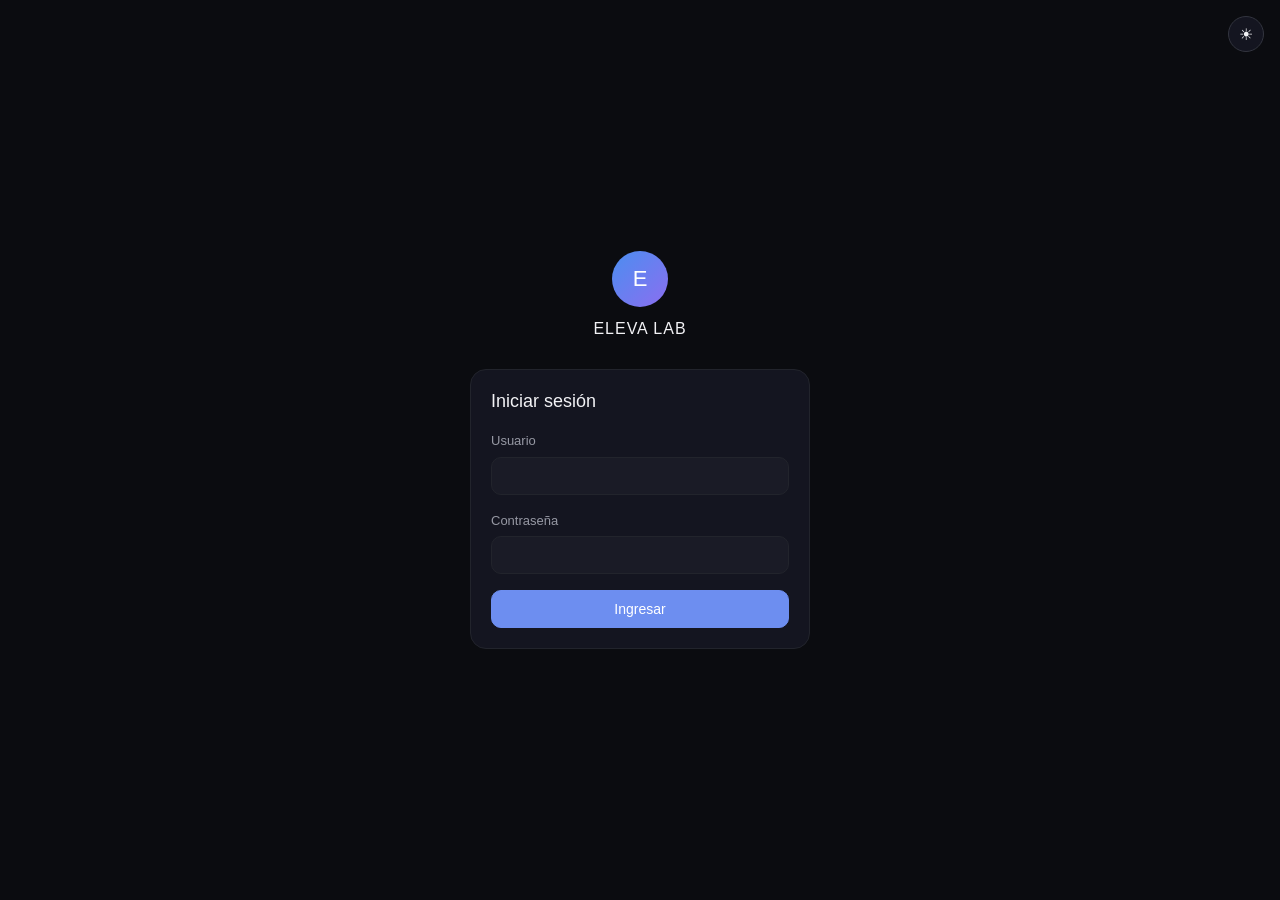
==== auditoria/index.html @ fa32582f "Create index.html" ====
<!DOCTYPE html>
<html lang="es">
<head>
<meta charset="UTF-8">
<meta name="viewport" content="width=device-width, initial-scale=1.0">
<title>Auditoría · Eleva Lab</title>
<script>
  (function () {
    const tema = localStorage.getItem('eleva_theme') || 'dark';
    document.documentElement.setAttribute('data-theme', tema);
  })();
</script>
<link rel="stylesheet" href="../assets/css/variables.css">
<link rel="stylesheet" href="../assets/css/base.css">
<link rel="icon" type="image/png" href="../assets/img/logo.png">
<style>
  .area-bloque { margin-top: 20px; }
  .area-bloque h3 { margin-bottom: 10px; font-size: 15px; }
  .pregunta-grid { display: grid; grid-template-columns: 1fr; gap: 0; }
  .pregunta-fila {
    display: flex; justify-content: space-between; align-items: center;
    padding: 10px 0; border-bottom: 1px solid var(--border);
    gap: 12px;
  }
  .pregunta-fila:last-child { border-bottom: none; }
  .pregunta-fila label { font-size: 13px; flex: 1; }
  .pregunta-fila select { min-width: 120px; }
  .barra-avance {
    height: 6px; border-radius: 4px; background: var(--bg-card-alt);
    overflow: hidden; margin: 12px 0 4px;
  }
  .barra-avance .relleno { height: 100%; background: var(--accent); transition: width .2s; }
</style>
</head>
<body>

<div id="nav-top"></div>

<div class="container" style="padding-top: 24px; max-width: 700px; padding-bottom: 60px;">
  <div class="flex-between" style="margin-bottom: 4px;">
    <h1 id="tituloComercio">Cargando...</h1>
    <a href="#" id="linkVolver">← volver a la ficha</a>
  </div>
  <p class="muted">Respondé Sí/No mirando el Instagram, Maps o web del comercio.</p>

  <div class="barra-avance"><div class="relleno" id="relleno" style="width:0%"></div></div>
  <p class="muted" id="textoAvance" style="font-size:12px;">0 de 0 respondidas</p>

  <div id="mensaje" class="mensaje-error"></div>

  <div id="areas">
    <p class="muted">Cargando preguntas...</p>
  </div>

  <div class="flex gap-sm" style="margin-top: 24px;">
    <button type="button" class="btn-primary" id="btnFinalizar">Finalizar auditoría y calcular score</button>
  </div>
</div>

<div id="nav-bottom"></div>

<script src="../assets/js/api.js"></script>
<script src="../assets/js/auth.js"></script>
<script src="../assets/js/nav.js"></script>
<script>
  requireAuth('../index.html');
  renderNav('comercios', '../');
</script>
<script src="auditoria.js"></script>
</body>
</html>
---- assets/css/variables.css ----
:root {
  --bg-page: #f4f4f6;
  --bg-card: #ffffff;
  --bg-card-alt: #f0f0f3;
  --bg-input: #ffffff;
  --border: #dcdce2;
  --border-strong: #c3c3cc;

  --text-primary: #1a1b23;
  --text-secondary: #5c5d6b;
  --text-muted: #8a8b96;

  --accent: #4b6ef0;
  --accent-hover: #3d5cd6;
  --accent-soft: #e8ecfd;

  --success: #1d9e75;
  --success-soft: #e1f5ee;
  --warning: #ba7517;
  --warning-soft: #faeeda;
  --danger: #d85a30;
  --danger-soft: #faece7;

  --radius: 10px;
  --radius-lg: 16px;
  --font-sans: -apple-system, BlinkMacSystemFont, "Segoe UI", Roboto, Helvetica, Arial, sans-serif;
}

html[data-theme="dark"] {
  --bg-page: #0b0c10;
  --bg-card: #141520;
  --bg-card-alt: #101117;
  --bg-input: #1a1b26;
  --border: #22242c;
  --border-strong: #33353f;

  --text-primary: #f2f2f5;
  --text-secondary: #9698a3;
  --text-muted: #6b6d78;

  --accent: #6d8ef0;
  --accent-hover: #8399f2;
  --accent-soft: #1c2440;

  --success: #7fd8b0;
  --success-soft: #1a2e26;
  --warning: #e39a6b;
  --warning-soft: #3a2a1a;
  --danger: #e88b70;
  --danger-soft: #3a201a;
}

/* Degradé del logo — usar SOLO en el ícono/marca, nunca como fondo general */
.eleva-gradient {
  background: linear-gradient(135deg, #4b8ef0, #8b6ef0);
}
---- assets/css/base.css ----
* { box-sizing: border-box; margin: 0; padding: 0; }

html, body {
  height: 100%;
}

body {
  font-family: var(--font-sans);
  background: var(--bg-page);
  color: var(--text-primary);
  font-size: 15px;
  line-height: 1.5;
  transition: background 0.15s ease, color 0.15s ease;
}

img { max-width: 100%; display: block; }

a { color: var(--accent); text-decoration: none; }
a:hover { text-decoration: underline; }

h1, h2, h3 { font-weight: 500; line-height: 1.3; }
h1 { font-size: 22px; }
h2 { font-size: 18px; }
h3 { font-size: 15px; }

p.muted, span.muted { color: var(--text-secondary); font-size: 13px; }

/* Contenedores */
.container {
  max-width: 1080px;
  margin: 0 auto;
  padding: 0 20px;
}

.card {
  background: var(--bg-card);
  border: 1px solid var(--border);
  border-radius: var(--radius-lg);
  padding: 20px;
}

/* Formularios */
label {
  display: block;
  font-size: 13px;
  color: var(--text-secondary);
  margin-bottom: 6px;
}

input, select, textarea {
  width: 100%;
  background: var(--bg-input);
  border: 1px solid var(--border);
  border-radius: var(--radius);
  padding: 10px 12px;
  font-size: 14px;
  color: var(--text-primary);
  font-family: inherit;
}

input:focus, select:focus, textarea:focus {
  outline: none;
  border-color: var(--accent);
  box-shadow: 0 0 0 3px var(--accent-soft);
}

.campo { margin-bottom: 16px; }

/* Botones */
button, .btn {
  display: inline-flex;
  align-items: center;
  justify-content: center;
  gap: 6px;
  border-radius: var(--radius);
  padding: 10px 16px;
  font-size: 14px;
  font-weight: 500;
  cursor: pointer;
  border: 1px solid var(--border-strong);
  background: var(--bg-card);
  color: var(--text-primary);
  font-family: inherit;
  transition: opacity 0.15s ease;
}
button:hover, .btn:hover { opacity: 0.85; }
button:active, .btn:active { transform: scale(0.98); }

.btn-primary {
  background: var(--accent);
  border-color: var(--accent);
  color: #ffffff;
}

.btn-block { width: 100%; }

/* Badges de estado / prioridad */
.badge {
  display: inline-block;
  font-size: 11px;
  padding: 3px 10px;
  border-radius: 20px;
  font-weight: 500;
}
.badge-alta    { background: var(--danger-soft); color: var(--danger); }
.badge-media   { background: var(--warning-soft); color: var(--warning); }
.badge-baja    { background: var(--bg-card-alt); color: var(--text-secondary); }
.badge-cliente { background: var(--success-soft); color: var(--success); }

/* Mensajes de error / estado */
.mensaje-error {
  background: var(--danger-soft);
  color: var(--danger);
  border-radius: var(--radius);
  padding: 10px 14px;
  font-size: 13px;
  margin-bottom: 16px;
  display: none;
}
.mensaje-error.visible { display: block; }

/* Utilidades */
.flex { display: flex; align-items: center; }
.flex-between { display: flex; align-items: center; justify-content: space-between; }
.gap-sm { gap: 8px; }
.gap-md { gap: 14px; }
.oculto { display: none !important; }
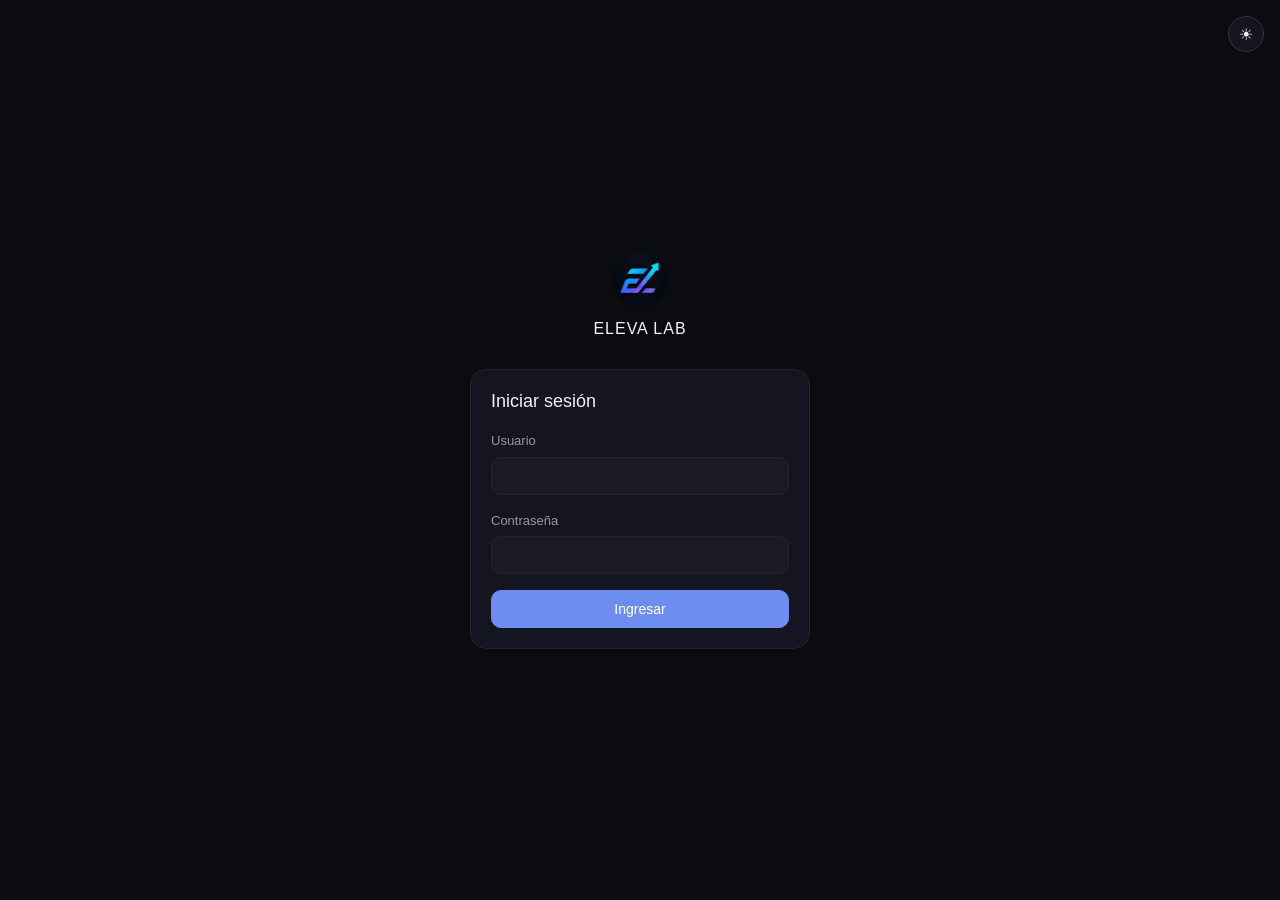
==== commit 5fe6bdb4: "Update index.html" ====
--- a/auditoria/index.html
+++ b/auditoria/index.html
@@ -14,45 +14,159 @@
 <link rel="stylesheet" href="../assets/css/base.css">
 <link rel="icon" type="image/png" href="../assets/img/logo.png">
 <style>
-  .area-bloque { margin-top: 20px; }
-  .area-bloque h3 { margin-bottom: 10px; font-size: 15px; }
-  .pregunta-grid { display: grid; grid-template-columns: 1fr; gap: 0; }
-  .pregunta-fila {
-    display: flex; justify-content: space-between; align-items: center;
-    padding: 10px 0; border-bottom: 1px solid var(--border);
-    gap: 12px;
+  /* ── Colores por área (locales a esta página) ── */
+  .area-card { --area-color: var(--accent); }
+  .area-card[data-area="Google"]    { --area-color: #e8b23d; }
+  .area-card[data-area="Web"]       { --area-color: #4b8ef0; }
+  .area-card[data-area="WhatsApp"]  { --area-color: #3ecf8e; }
+  .area-card[data-area="Redes"]     { --area-color: #a78bfa; }
+  .area-card[data-area="Catalogo"]  { --area-color: #f0954b; }
+  .area-card[data-area="Branding"]  { --area-color: #f06ba8; }
+
+  /* ── Encabezado ── */
+  .audit-header-top { margin-bottom: 18px; }
+  .audit-header-top a { font-size: 13px; }
+  .audit-eyebrow {
+    font-size: 12px; font-weight: 600; letter-spacing: .04em; text-transform: uppercase;
+    color: var(--text-muted); margin-bottom: 4px;
   }
-  .pregunta-fila:last-child { border-bottom: none; }
-  .pregunta-fila label { font-size: 13px; flex: 1; }
-  .pregunta-fila select { min-width: 120px; }
-  .barra-avance {
-    height: 6px; border-radius: 4px; background: var(--bg-card-alt);
-    overflow: hidden; margin: 12px 0 4px;
+  .audit-nombre { font-size: 24px; font-weight: 600; margin-bottom: 2px; }
+  .audit-rubro { font-size: 13px; color: var(--text-secondary); }
+
+  .audit-progress { margin-top: 20px; }
+  .audit-progress-track {
+    height: 10px; border-radius: 20px; background: var(--bg-card-alt);
+    overflow: hidden; border: 1px solid var(--border);
   }
-  .barra-avance .relleno { height: 100%; background: var(--accent); transition: width .2s; }
+  .audit-progress-fill {
+    height: 100%; width: 0%; border-radius: 20px;
+    transition: width .35s cubic-bezier(.4,0,.2,1);
+  }
+  .audit-progress-meta {
+    display: flex; justify-content: space-between; align-items: baseline;
+    margin-top: 8px; font-size: 13px; color: var(--text-secondary);
+  }
+  .audit-progress-meta .pct { font-weight: 600; color: var(--text-primary); }
+
+  /* ── Grid de áreas ── */
+  .areas-grid {
+    display: grid;
+    grid-template-columns: repeat(auto-fill, minmax(340px, 1fr));
+    gap: 20px;
+    margin-top: 28px;
+  }
+
+  .area-card {
+    padding: 0;
+    overflow: hidden;
+    transition: box-shadow .2s ease, transform .2s ease;
+    animation: aparecer .25s ease both;
+  }
+  .area-card:hover { box-shadow: 0 4px 20px rgba(0,0,0,.18); }
+
+  .area-card-header {
+    display: flex; align-items: center; gap: 10px;
+    padding: 16px 18px;
+    border-bottom: 1px solid var(--border);
+    background: linear-gradient(180deg, color-mix(in srgb, var(--area-color) 10%, transparent), transparent);
+  }
+  .area-icon {
+    width: 30px; height: 30px; border-radius: 8px;
+    display: flex; align-items: center; justify-content: center;
+    font-size: 15px;
+    background: color-mix(in srgb, var(--area-color) 18%, transparent);
+    flex-shrink: 0;
+  }
+  .area-card-header h3 {
+    font-size: 15px; font-weight: 600; color: var(--text-primary);
+  }
+  .area-card-header .area-contador {
+    margin-left: auto; font-size: 12px; color: var(--text-muted);
+  }
+
+  .pregunta-list { padding: 4px 18px 8px; }
+  .pregunta-row {
+    display: flex; align-items: center; gap: 12px;
+    padding: 12px 0;
+    border-bottom: 1px solid var(--border);
+  }
+  .pregunta-row:last-child { border-bottom: none; }
+  .pregunta-texto { font-size: 13.5px; flex: 1; line-height: 1.4; }
+
+  /* ── Segmented control Sí / No ── */
+  .segmented {
+    display: flex; flex-shrink: 0;
+    border: 1px solid var(--border-strong);
+    border-radius: var(--radius);
+    overflow: hidden;
+  }
+  .seg-btn {
+    border: none; border-radius: 0;
+    background: var(--bg-card-alt); color: var(--text-secondary);
+    padding: 7px 16px; font-size: 12.5px; font-weight: 600;
+    min-width: 52px; cursor: pointer;
+    transition: background .15s ease, color .15s ease;
+  }
+  .seg-btn + .seg-btn { border-left: 1px solid var(--border-strong); }
+  .seg-btn:hover:not(.activo):not(:disabled) { background: var(--bg-input); }
+  .seg-btn.seg-si.activo { background: #1f9d6f; color: #fff; }
+  .seg-btn.seg-no.activo { background: #d1503f; color: #fff; }
+  .seg-btn:disabled { opacity: .55; cursor: default; }
+
+  /* ── Check de guardado ── */
+  .guardado-check {
+    font-size: 11px; font-weight: 600; color: var(--success);
+    opacity: 0; width: 0; overflow: hidden; white-space: nowrap;
+    transition: opacity .25s ease;
+  }
+  .guardado-check.visible { opacity: 1; width: auto; overflow: visible; }
+
+  @keyframes aparecer {
+    from { opacity: 0; transform: translateY(6px); }
+    to   { opacity: 1; transform: translateY(0); }
+  }
+
+  @media (prefers-reduced-motion: reduce) {
+    .area-card, .audit-progress-fill, .seg-btn, .guardado-check { transition: none; animation: none; }
+  }
+
+  @media (max-width: 480px) {
+    .pregunta-row { flex-wrap: wrap; }
+    .guardado-check { width: 100%; order: 3; }
+  }
 </style>
 </head>
 <body>
 
 <div id="nav-top"></div>
 
-<div class="container" style="padding-top: 24px; max-width: 700px; padding-bottom: 60px;">
-  <div class="flex-between" style="margin-bottom: 4px;">
-    <h1 id="tituloComercio">Cargando...</h1>
+<div class="container" style="padding-top: 24px; max-width: 980px; padding-bottom: 60px;">
+
+  <div class="audit-header-top flex-between">
+    <div class="audit-eyebrow">Auditoría</div>
     <a href="#" id="linkVolver">← volver a la ficha</a>
   </div>
-  <p class="muted">Respondé Sí/No mirando el Instagram, Maps o web del comercio.</p>
 
-  <div class="barra-avance"><div class="relleno" id="relleno" style="width:0%"></div></div>
-  <p class="muted" id="textoAvance" style="font-size:12px;">0 de 0 respondidas</p>
+  <div class="audit-nombre" id="nombreComercio">Cargando...</div>
+  <div class="audit-rubro" id="rubroComercio"></div>
 
-  <div id="mensaje" class="mensaje-error"></div>
+  <div class="audit-progress">
+    <div class="audit-progress-track">
+      <div class="audit-progress-fill eleva-gradient" id="relleno"></div>
+    </div>
+    <div class="audit-progress-meta">
+      <span id="textoAvance">0 de 0 respuestas</span>
+      <span class="pct" id="textoPorcentaje">0% completado</span>
+    </div>
+  </div>
 
-  <div id="areas">
+  <div id="mensaje" class="mensaje-error" style="margin-top: 16px;"></div>
+
+  <div id="areas" class="areas-grid">
     <p class="muted">Cargando preguntas...</p>
   </div>
 
-  <div class="flex gap-sm" style="margin-top: 24px;">
+  <div class="flex gap-sm" style="margin-top: 28px;">
     <button type="button" class="btn-primary" id="btnFinalizar">Finalizar auditoría y calcular score</button>
   </div>
 </div>
